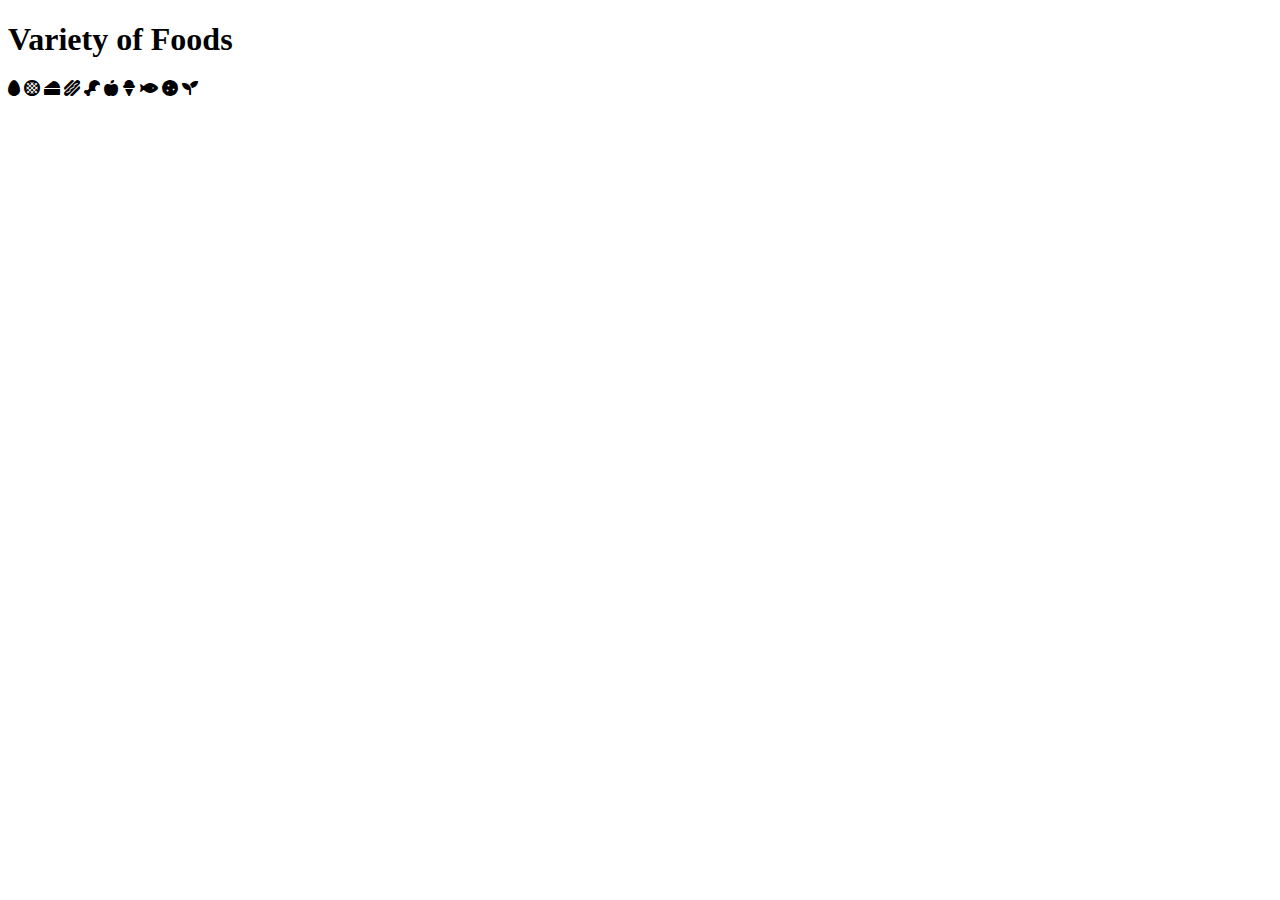
==== index.html @ 65857091 "Adding files and icons" ====
<!DOCTYPE html>
<html lang="en">
<head>
    <meta charset="UTF-8">
    <meta name="viewport" content="width=device-width, initial-scale=1.0">
    <title>Foods</title>
    <link rel="stylesheet" href="style.css">
    <link rel="stylesheet" href="https://cdnjs.cloudflare.com/ajax/libs/font-awesome/5.15.1/css/all.min.css">
</head>
<body>

    <div class="container">
        <!--Section 1-->
        <section class="section-1">
            <h1 class="section-heading">
                Variety of Foods
            </h1>
            <div class="section-1-icons">
                <i class="fas fa-egg"></i>
                <i class="fas fa-stroopwafel"></i>
                <i class="fas fa-cheese"></i>
                <i class="fas fa-hotdog"></i>
                <i class="fas fa-drumstick-bite"></i>
                <i class="fas fa-apple-alt"></i>
                <i class="fas fa-ice-cream"></i>
                <i class="fas fa-fish"></i>
                <i class="fas fa-cookie"></i>
                <i class="fas fa-seedling"></i>
            </div>
        </section>
        <!--End of Section 1-->
    </div>

    <script src="script.js"></script>
</body>
</html>
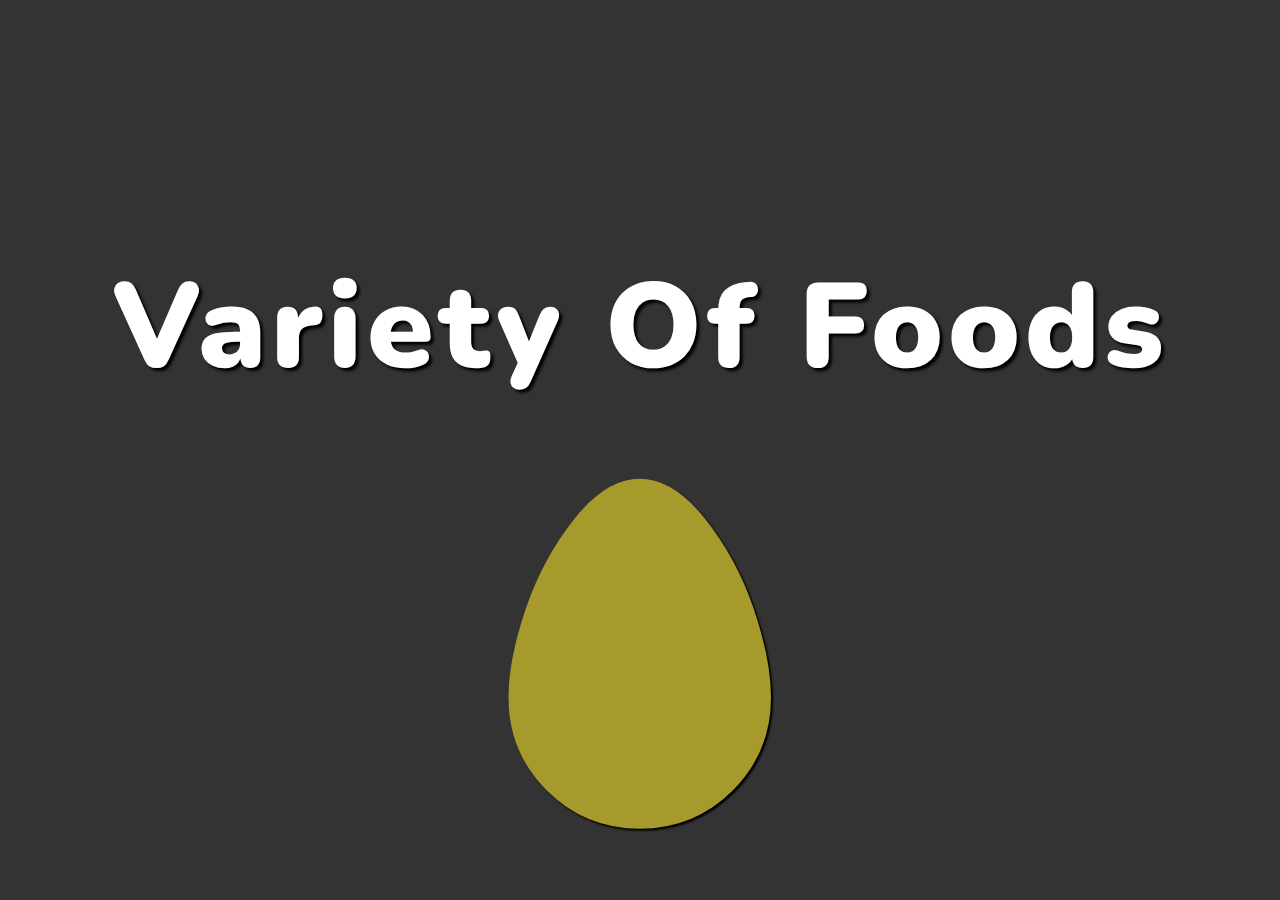
==== commit fcf229cd: "changing icons" ====
--- a/index.html
+++ b/index.html
@@ -16,7 +16,7 @@
                 Variety of Foods
             </h1>
             <div class="section-1-icons">
-                <i class="fas fa-egg"></i>
+                <i class="fas fa-egg change"></i>
                 <i class="fas fa-stroopwafel"></i>
                 <i class="fas fa-cheese"></i>
                 <i class="fas fa-hotdog"></i>
--- a/style.css
+++ b/style.css
@@ -0,0 +1,52 @@
+@import url('https://fonts.googleapis.com/css2?family=Nunito:wght@200;300;400;600;700;800;900&display=swap');
+
+/*Common Styles*/
+*{
+    margin: 0;
+    padding: 0;
+    box-sizing: border-box;
+    text-decoration: none;
+    outline: none;
+    font-family: 'Nunito', sans-serif;
+    font-weight: 400;
+}
+
+html{
+    font-size: 62.5%; /*1rem = 10px in this case*/
+}
+/*End of Common Styles*/
+
+/*Section 1*/
+.section-1{
+    width: 100%;
+    height: 100vh;
+    background-color: #333;
+    display: flex;
+    flex-direction: column;
+    align-items: center;
+    justify-content: space-evenly;
+}
+
+.section-heading{
+    font-size: 12rem;
+    font-weight: 900;
+    color: #fff;
+    text-align: center;
+    text-transform: capitalize;
+    letter-spacing: 0.5rem;
+    text-shadow: .3rem .3rem .3rem #000;
+}
+
+.section-1-icons i{
+    font-size: 35rem;
+    color: #a79a2d;
+    position: absolute;
+    transform: translate(-50%, -50%) scale(0);
+    text-shadow: .2rem .2rem .2rem #000;
+}
+
+.section-1-icons i.change{
+    transform: translate(-50%, -50%) scale(1);
+}
+
+/*End of Section 1*/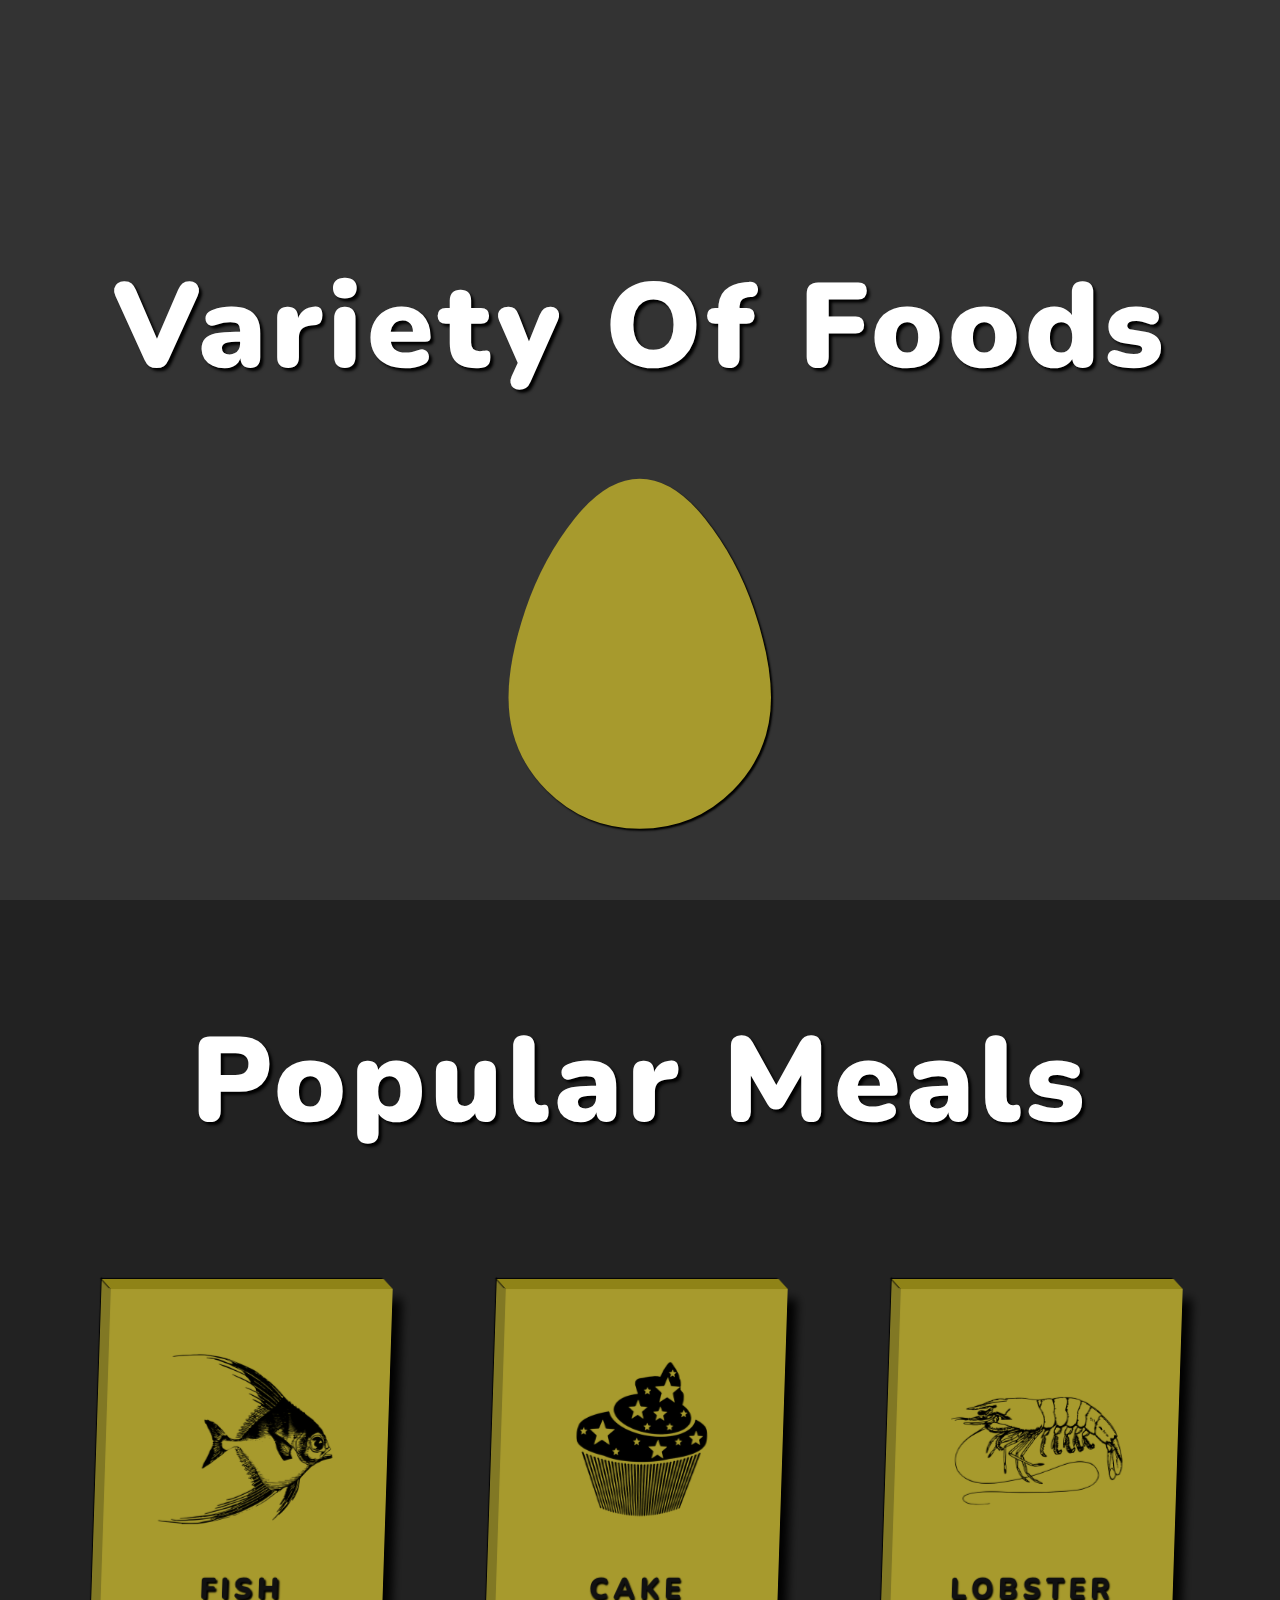
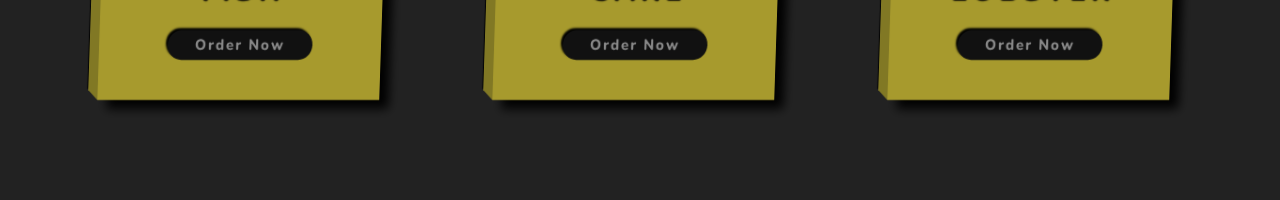
==== commit 8d44881e: "Popular Meals Section finished" ====
--- a/index.html
+++ b/index.html
@@ -29,6 +29,31 @@
             </div>
         </section>
         <!--End of Section 1-->
+
+        <!--Section 2-->
+        <section class="section-2">
+            <h1 class="section-heading">
+                Popular Meals
+            </h1>
+            <div class="cards-container">
+                <div class="card">
+                    <img src="./images/card-img-1.png" class="card-img" alt="">
+                    <h3 class="card-name">Fish</h3>
+                    <button class="card-btn">Order now</button>
+                </div>
+                <div class="card">
+                    <img src="./images/card-img-2.png" class="card-img" alt="">
+                    <h3 class="card-name">Cake</h3>
+                    <button class="card-btn">Order now</button>
+                </div>
+                <div class="card">
+                    <img src="./images/card-img-3.png" class="card-img" alt="">
+                    <h3 class="card-name">Lobster</h3>
+                    <button class="card-btn">Order now</button>
+                </div>
+            </div>
+        </section>
+        <!--End of Section 2-->
     </div>
 
     <script src="script.js"></script>
--- a/style.css
+++ b/style.css
@@ -14,6 +14,16 @@
 html{
     font-size: 62.5%; /*1rem = 10px in this case*/
 }
+
+.section-heading{
+    font-size: 12rem;
+    font-weight: 900;
+    color: #fff;
+    text-align: center;
+    text-transform: capitalize;
+    letter-spacing: 0.5rem;
+    text-shadow: .3rem .3rem .3rem #000;
+}
 /*End of Common Styles*/
 
 /*Section 1*/
@@ -27,26 +37,108 @@
     justify-content: space-evenly;
 }
 
-.section-heading{
-    font-size: 12rem;
-    font-weight: 900;
-    color: #fff;
-    text-align: center;
-    text-transform: capitalize;
-    letter-spacing: 0.5rem;
-    text-shadow: .3rem .3rem .3rem #000;
-}
-
 .section-1-icons i{
     font-size: 35rem;
     color: #a79a2d;
     position: absolute;
     transform: translate(-50%, -50%) scale(0);
     text-shadow: .2rem .2rem .2rem #000;
+    transition: transform .3s;
 }
 
 .section-1-icons i.change{
     transform: translate(-50%, -50%) scale(1);
+    transition: transform 0.3s 0.3s;
+}
+/*End of Section 1*/
+
+/*Section 2*/
+.section-2{
+    width: 100%;
+    height: 100vh;
+    background-color: #222;
+    display: flex;
+    flex-direction: column;
+    justify-content: space-between;
+    padding: 10rem 0;
 }
 
-/*End of Section 1*/+.cards-container{
+    display: flex;
+    justify-content: space-evenly;
+}
+
+.card{
+    width: 30rem;
+    background-color: #a79a2d;
+    padding: 4rem;
+    display: flex;
+    flex-direction: column;
+    justify-content: space-between;
+    align-items: center;
+    box-shadow: 1rem 1rem 1rem #000;
+    position: relative;
+    transform: rotateY(20deg) skewX(-2deg);
+    transition: transform .5s, box-shadow .5s;
+}
+
+.card:hover{
+    transform: rotateY(20deg) skewX(-2deg) translateY(-3rem);
+    box-shadow: 2rem 2rem 2rem #000;
+}
+
+.card::before{
+    content: "";
+    height: 100%;
+    width: 1rem;
+    background-color: #817824;
+    position: absolute;
+    top: 0;
+    left: -1rem;
+    transform: skewY(45deg);
+    transform-origin: right;
+    box-shadow: -.1rem -.1rem .1rem #000;
+}
+
+.card::after{
+    content: "";
+    height: 1rem;
+    width: 100%;
+    background-color: #8f8317;
+    position: absolute;
+    top: -1rem;
+    left: 0;
+    transform: skewx(45deg);
+    transform-origin: bottom;
+    box-shadow: -.1rem -.1rem .1rem #000;
+}
+
+.card-img{
+    width: 100%;
+}
+
+.card-name{
+    font-size: 3rem;
+    font-weight: 900;
+    text-transform: uppercase;
+    letter-spacing: .5rem;
+    color: #111;
+    margin: 2rem 0;
+    text-shadow: .15rem .15rem .15rem #000;
+}
+
+.card-btn{
+    width: 70%;
+    background-color: #111;
+    color: #888;
+    border-radius: 5rem;
+    font-size: 1.5rem;
+    font-weight: 800;
+    letter-spacing: .2rem;
+    text-transform: capitalize;
+    border: none;
+    padding: .5rem 0;
+    cursor: pointer;
+    box-shadow: -.2rem -.2rem .2rem #000;
+}
+/*End of Section 2*/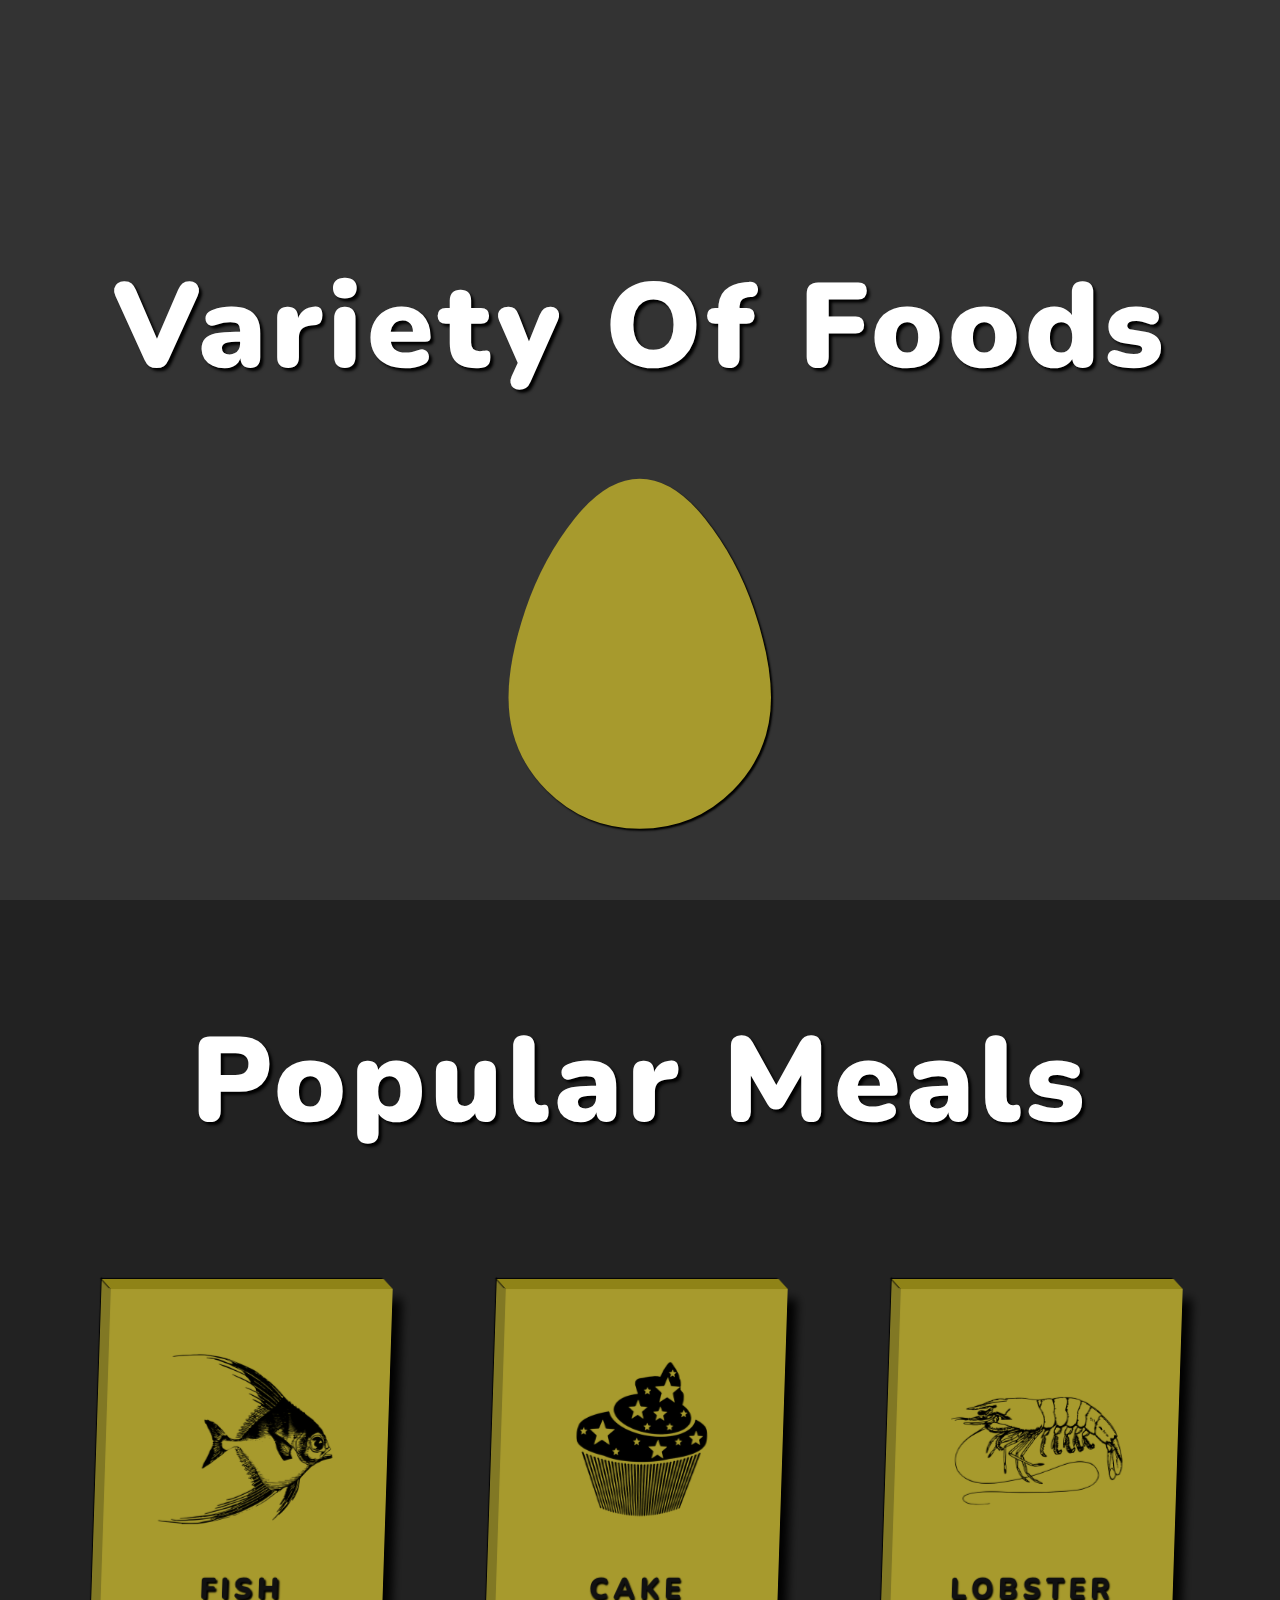
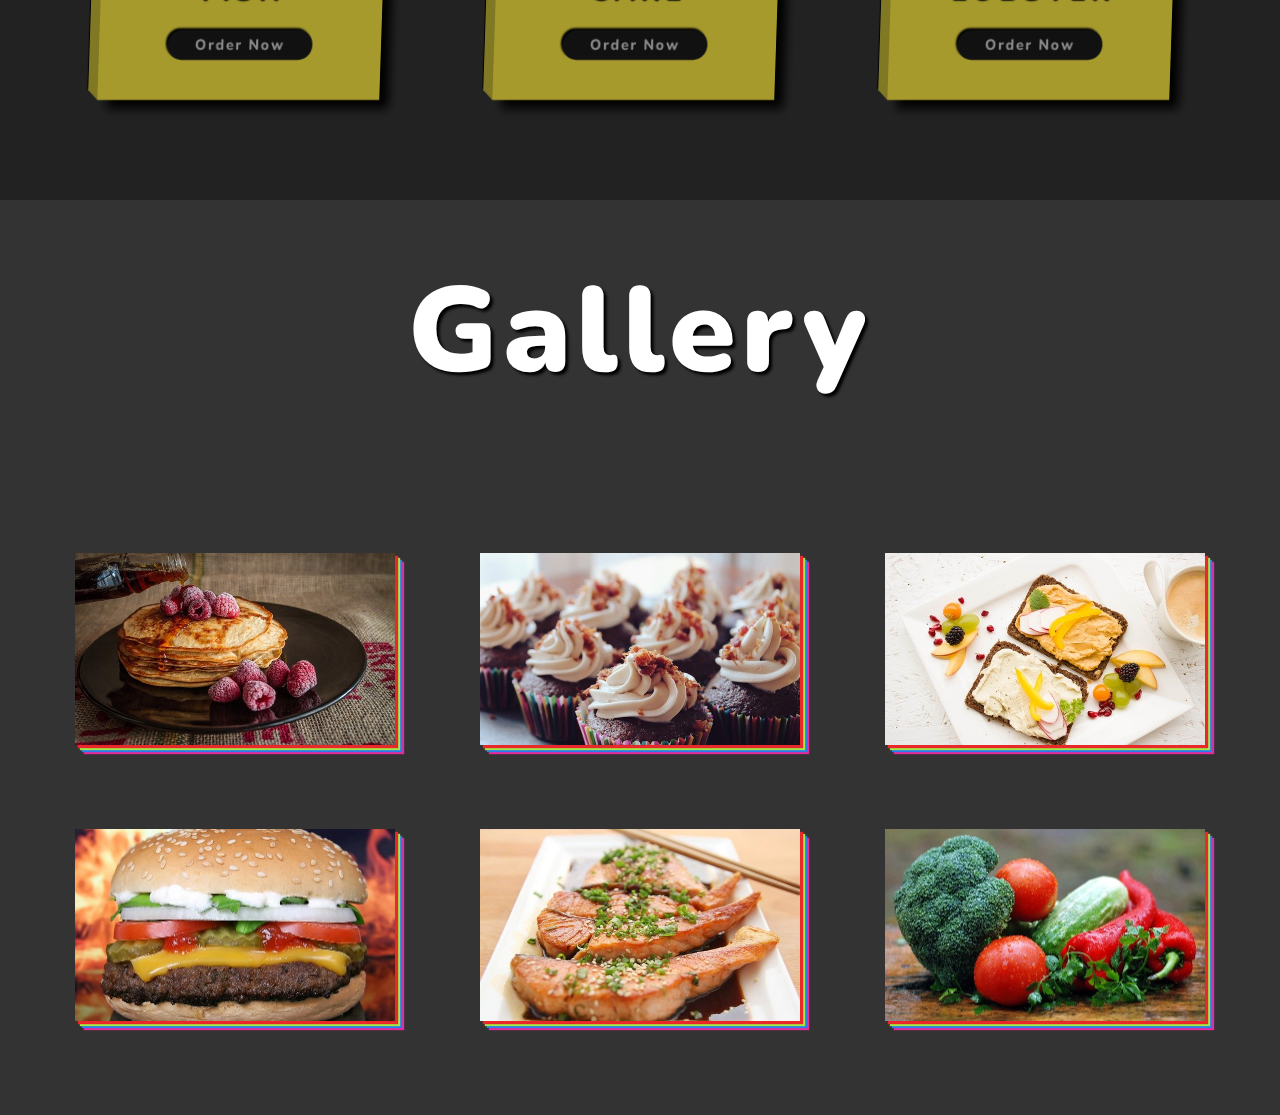
==== commit a41e3f71: "Food Gallery Finished" ====
--- a/index.html
+++ b/index.html
@@ -54,6 +54,64 @@
             </div>
         </section>
         <!--End of Section 2-->
+
+        <!--Section 3-->
+        <section class="section-3">
+            <h1 class="section-heading">
+                Gallery
+            </h1>
+            <div class="gallery">
+                <a href="#" class="gallery-link" title="Order Now">
+                    <img src="./images/gallery-img-1.jpg" class="food-img" alt="">
+                    <h3 class="food-name">Pancakes</h3>
+                    <p class="food-description">Lorem, ipsum dolor sit amet consectetur adipisicing elit. 
+                        Facere iusto aliquid libero. 
+                        
+                    </p>
+                </a>
+                <a href="#" class="gallery-link" title="Order Now">
+                    <img src="./images/gallery-img-2.jpg" class="food-img" alt="">
+                    <h3 class="food-name">Cupcakes</h3>
+                    <p class="food-description">Lorem, ipsum dolor sit amet consectetur adipisicing elit. 
+                        Facere iusto aliquid libero. 
+                        
+                    </p>
+                </a>
+                <a href="#" class="gallery-link" title="Order Now">
+                    <img src="./images/gallery-img-3.jpg" class="food-img" alt="">
+                    <h3 class="food-name">Hummus</h3>
+                    <p class="food-description">Lorem, ipsum dolor sit amet consectetur adipisicing elit. 
+                        Facere iusto aliquid libero. 
+                    
+                    </p>
+                </a>
+                <a href="#" class="gallery-link" title="Order Now">
+                    <img src="./images/gallery-img-4.jpg" class="food-img" alt="">
+                    <h3 class="food-name">Hamburger</h3>
+                    <p class="food-description">Lorem, ipsum dolor sit amet consectetur adipisicing elit. 
+                        Facere iusto aliquid libero. 
+                        
+                    </p>
+                </a>
+                <a href="#" class="gallery-link" title="Order Now">
+                    <img src="./images/gallery-img-5.jpg" class="food-img" alt="">
+                    <h3 class="food-name">Salmon</h3>
+                    <p class="food-description">Lorem, ipsum dolor sit amet consectetur adipisicing elit. 
+                        Facere iusto aliquid libero. 
+                        
+                    </p>
+                </a>
+                <a href="#" class="gallery-link" title="Order Now">
+                    <img src="./images/gallery-img-6.jpg" class="food-img" alt="">
+                    <h3 class="food-name">Vegetables</h3>
+                    <p class="food-description">Lorem, ipsum dolor sit amet consectetur adipisicing elit. 
+                        Facere iusto aliquid libero. 
+                        
+                    </p>
+                </a>
+            </div>
+        </section>
+        <!--End of Section 3-->
     </div>
 
     <script src="script.js"></script>
--- a/style.css
+++ b/style.css
@@ -141,4 +141,116 @@
     cursor: pointer;
     box-shadow: -.2rem -.2rem .2rem #000;
 }
-/*End of Section 2*/+/*End of Section 2*/
+
+/*Section 3*/
+.section-3{
+    background-color: #333;
+    padding: 5rem 0;
+}
+
+.gallery{
+    display: flex;
+    flex-wrap: wrap;
+    align-items: center;
+    justify-content: space-evenly;
+    margin-top: 10rem;
+}
+
+.gallery-link {
+    position: relative;
+    margin: 4rem 1rem;
+}
+
+.gallery-link::before{
+    content: "";
+    position: absolute;
+    top: 2vw;
+    left: 80%;
+    width: .2rem;
+    height: 0;
+    background-color: #fff;
+    z-index: 10;
+    transition: height .5s;
+}
+
+.gallery-link:hover::before{
+    height: 80%;
+}
+
+.gallery-link::after{
+    content: "";
+    position: absolute;
+    top: 30%;
+    left: 2rem;
+    width: 0;
+    height: .2rem;
+    background-color: #fff;
+    transition: width .5s;
+}
+
+.gallery-link:hover::after{
+    width: 90%;
+}
+
+.food-img{
+    width: 25vw;
+    height: 15vw;
+    object-fit: cover;
+    box-shadow: .3rem .3rem .1rem #e92929,
+                .5rem .5rem .1rem #a2e946,
+                .7rem .7rem .1rem #297ce9,
+                .9rem .9rem .1rem #e92999;
+}
+
+.gallery-link:hover .food-img{
+    box-shadow: 1rem 1rem .1rem #e92929,
+                2rem 2rem .1rem #a2e946,
+                3rem 3rem .1rem #297ce9,
+                4rem 4rem .1rem #e92999;
+    transition: all .5s;
+    filter: blur(0.5rem);
+    opacity: .5;
+    transform: scale(1.1);
+}
+
+.food-name{
+    position: absolute;
+    top:3rem;
+    left: 3rem;
+    font-size: 2rem;
+    font-weight: 700;
+    text-transform: uppercase;
+    letter-spacing: .1rem;
+    color: #fff;
+    width: 0;
+    overflow: hidden;
+    transition: width .3s;
+}
+
+.gallery-link:hover .food-name{
+    width: 100%;
+    transition: width 1.5s .5s;
+}
+
+.food-description{
+    position: absolute;
+    bottom: 3vw;
+    left: 2rem;
+    width: 70%;
+    font-size: 1.5rem;
+    font-weight: 300;
+    letter-spacing: .1rem;
+    text-transform: uppercase;
+    color: #fff;
+    opacity: 0;
+    visibility: hidden;
+    transition: opacity .3s;
+}
+
+.gallery-link:hover .food-description{
+    opacity: 1;
+    visibility: visible;
+    transition: opacity 1s 1s;
+}
+/*End of Section 3*/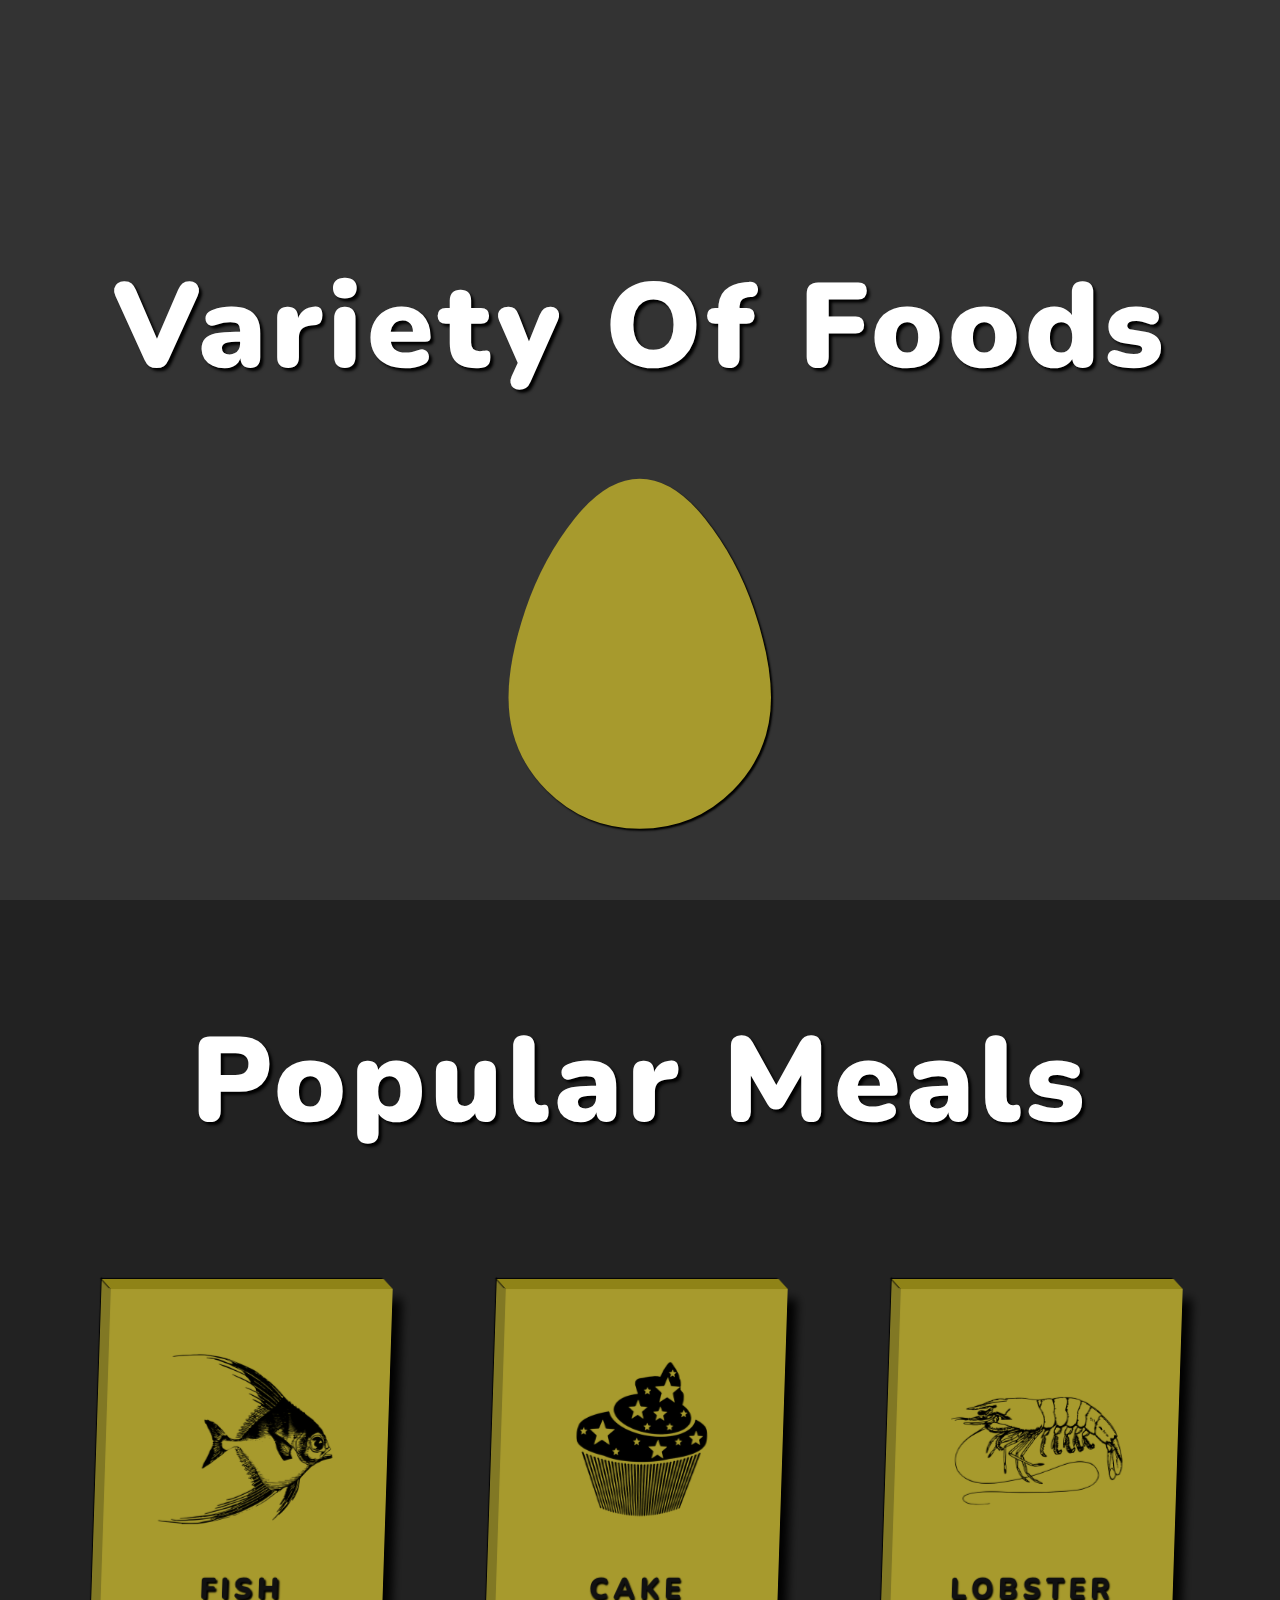
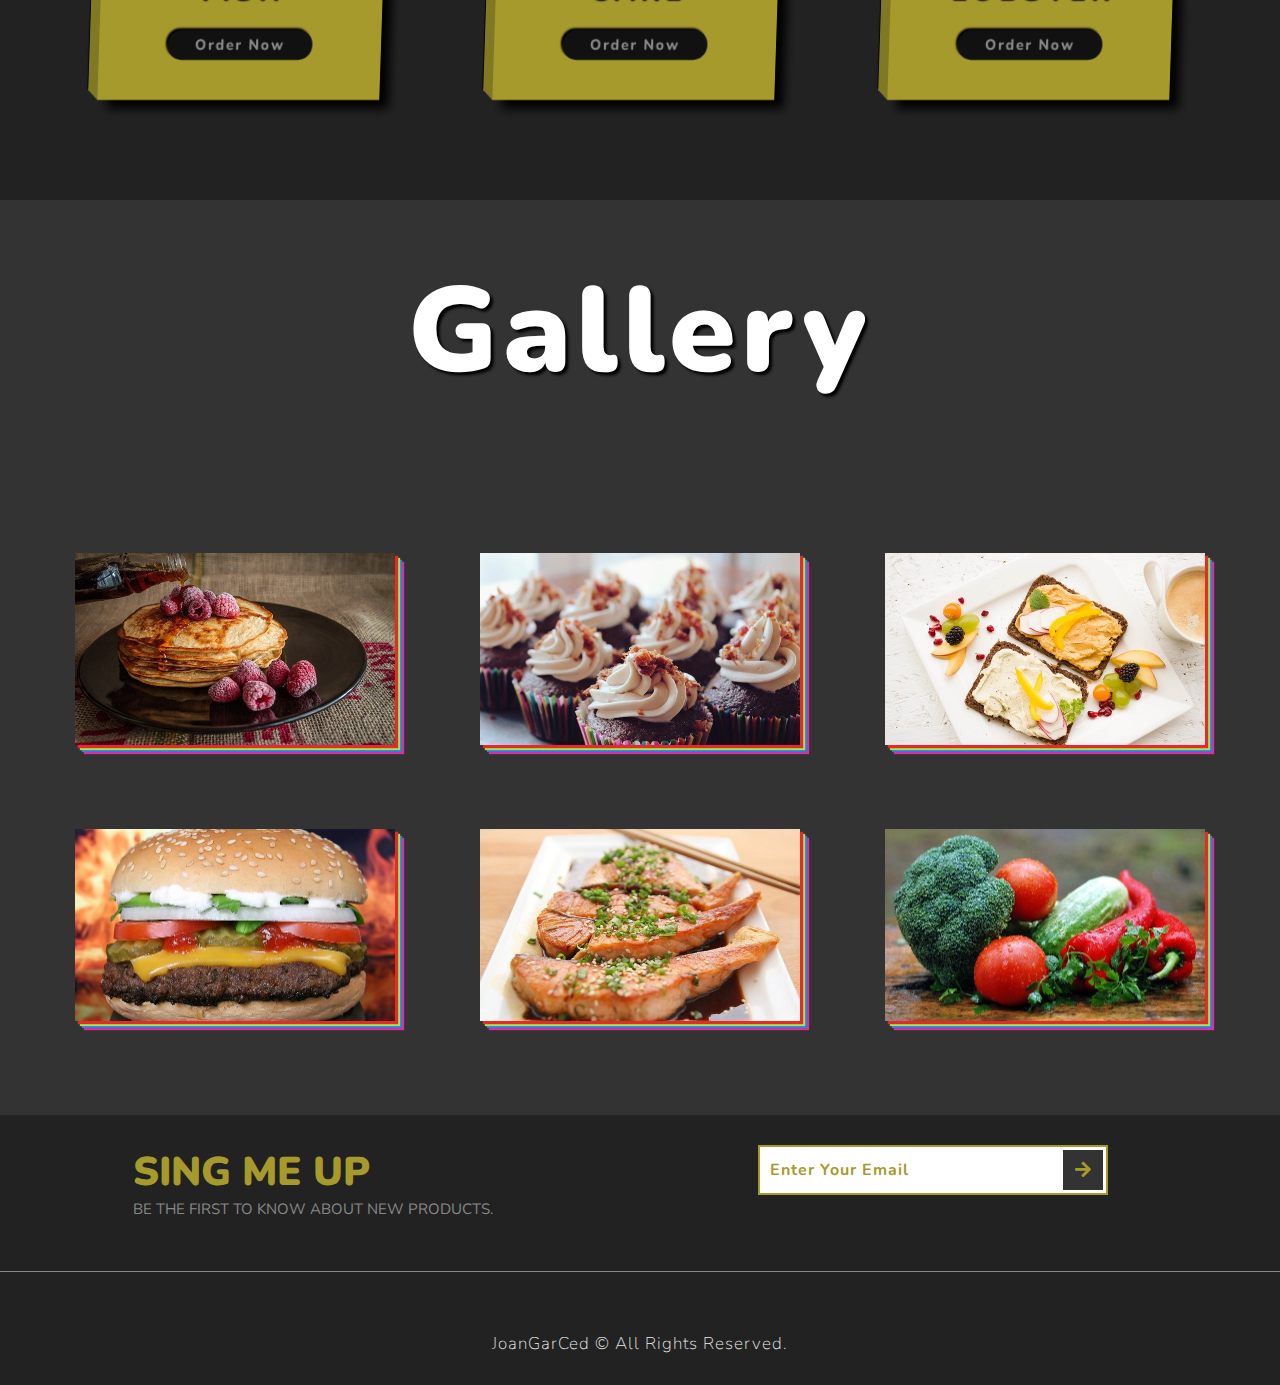
==== commit dea556c4: "footer finished" ====
--- a/index.html
+++ b/index.html
@@ -8,6 +8,12 @@
     <link rel="stylesheet" href="https://cdnjs.cloudflare.com/ajax/libs/font-awesome/5.15.1/css/all.min.css">
 </head>
 <body>
+
+    <!--Navbar-->
+    <nav class="navbar">
+        
+    </nav>
+    <!--End of Navbar-->
 
     <div class="container">
         <!--Section 1-->
@@ -112,6 +118,28 @@
             </div>
         </section>
         <!--End of Section 3-->
+
+        <!--Section 4-->
+        <section class="section-4">
+            <div class="section-4-text">
+                <h2 class="section-4-heading">
+                    Sing Me Up
+                </h2>
+                <p class="section-4-paragraph">
+                    Be the first to know about new products.
+                </p>
+            </div>
+            <form action="" class="signup-form">
+                <input type="email" class="signup-form-input" placeholder="Enter Your Email"> 
+                <button type="submit" class="signup-form-btn">
+                    <i class="fas fa-arrow-right"></i>
+                </button>
+            </form>
+            <p class="copyright">
+                JoanGarCed &copy; All Rights Reserved.
+            </p>
+        </section>
+        <!--End of Section 4-->
     </div>
 
     <script src="script.js"></script>
--- a/style.css
+++ b/style.css
@@ -253,4 +253,77 @@
     visibility: visible;
     transition: opacity 1s 1s;
 }
-/*End of Section 3*/+/*End of Section 3*/
+
+/*Section 4*/
+.section-4{
+    width: 100%;
+    height: 30vh;
+    background-color: #222;
+    display: flex;
+    justify-content: space-around;
+    align-items: flex-start;
+    padding: 3rem 0;
+    position: relative;
+}
+
+.section-4-text{
+    text-transform: uppercase;
+}
+
+.section-4-heading{
+    font-size: 4rem;
+    font-weight: 900;
+    color: #a79a2d;
+}
+
+.section-4-paragraph{
+    font-size: 1.5rem;
+    color: #888;
+}
+
+.signup-form{
+    display: flex;
+    align-items: center;
+}
+
+.signup-form-input{
+    width: 35rem;
+    height: 5rem;
+    padding: 1rem;
+    border: .2rem solid #a79a2d;
+    font-size: 1.6rem;
+    font-weight: 700;
+    letter-spacing: .1rem;
+    color: #a79a2d;
+}
+
+.signup-form-input::placeholder{
+    color: #a79a2d;
+}
+
+.signup-form-btn{
+    position: relative;
+    left: -4.5rem;
+    width: 4rem;
+    height: 4rem;
+    background-color: #333;
+    color: #a79a2d;
+    border: none;
+    font-size: 1.8rem;
+    cursor: pointer;
+}
+
+.copyright{
+    position: absolute;
+    bottom: 3rem;
+    font-size: 1.7rem;
+    font-weight: 200;
+    color: #eee;
+    letter-spacing: .1rem;
+    border-top: .1rem solid #888;
+    padding-top: 6rem;
+    width: 100%;
+    text-align: center;
+}
+/*End of Section 4*/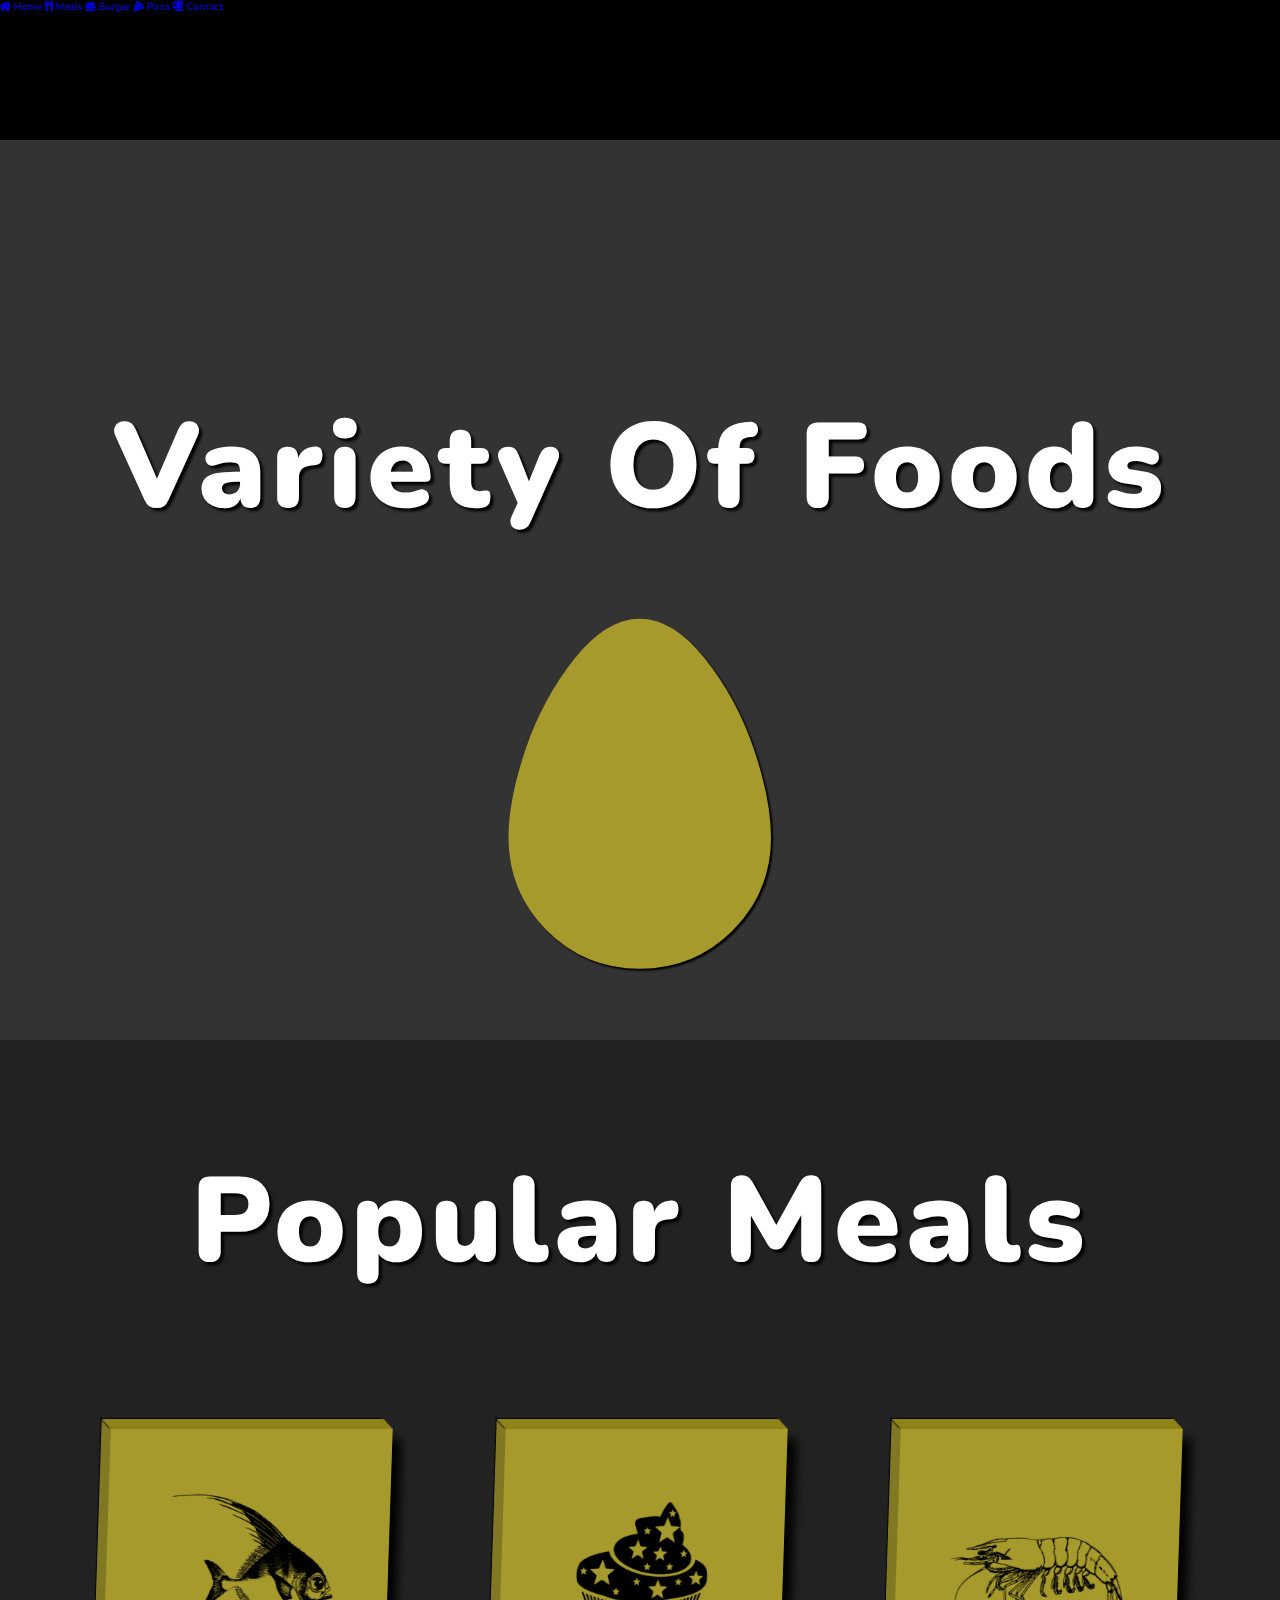
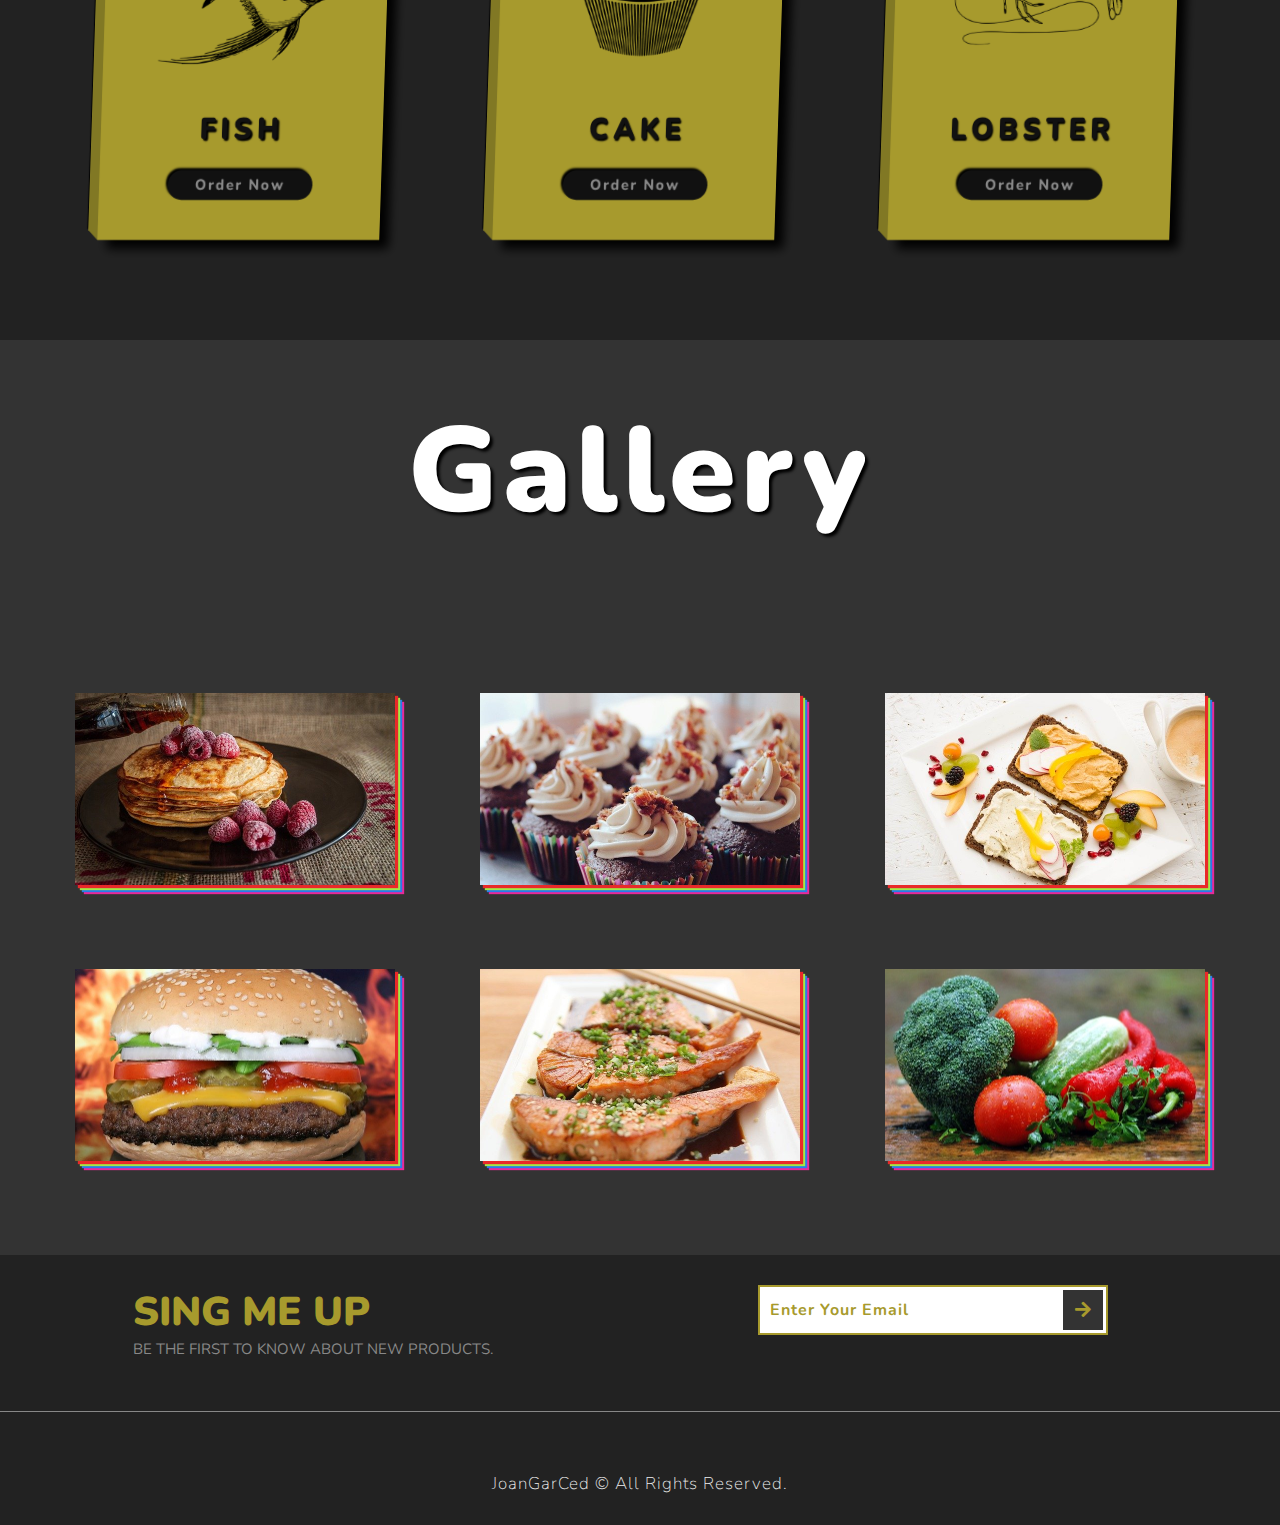
==== commit c9a85347: "Sabadaba" ====
--- a/index.html
+++ b/index.html
@@ -11,8 +11,28 @@
 
     <!--Navbar-->
     <nav class="navbar">
-        
+        <a href="#" class="navbar-link">
+            <i class="fas fa-home"></i>
+            <span>Home</span>
+        </a>
+        <a href="#" class="navbar-link">
+            <i class="fas fa-utensils"></i>
+            <span>Meals</span>
+        </a>
+        <a href="#" class="navbar-link">
+            <i class="fas fa-hamburger"></i>
+            <span>Burger</span>
+        </a>
+        <a href="#" class="navbar-link">
+            <i class="fas fa-pizza-slice"></i>
+            <span>Pizza</span>
+        </a>
+        <a href="#" class="navbar-link">
+            <i class="fas fa-blender-phone"></i>
+            <span>Contact</span>
+        </a>
     </nav>
+    <div class="menu"></div>
     <!--End of Navbar-->
 
     <div class="container">
--- a/style.css
+++ b/style.css
@@ -25,6 +25,14 @@
     text-shadow: .3rem .3rem .3rem #000;
 }
 /*End of Common Styles*/
+
+/*Navbar*/
+.navbar{
+    width: 100%;
+    height: 14rem;
+    background-color: #000;
+}
+/*End of Navbar*/
 
 /*Section 1*/
 .section-1{
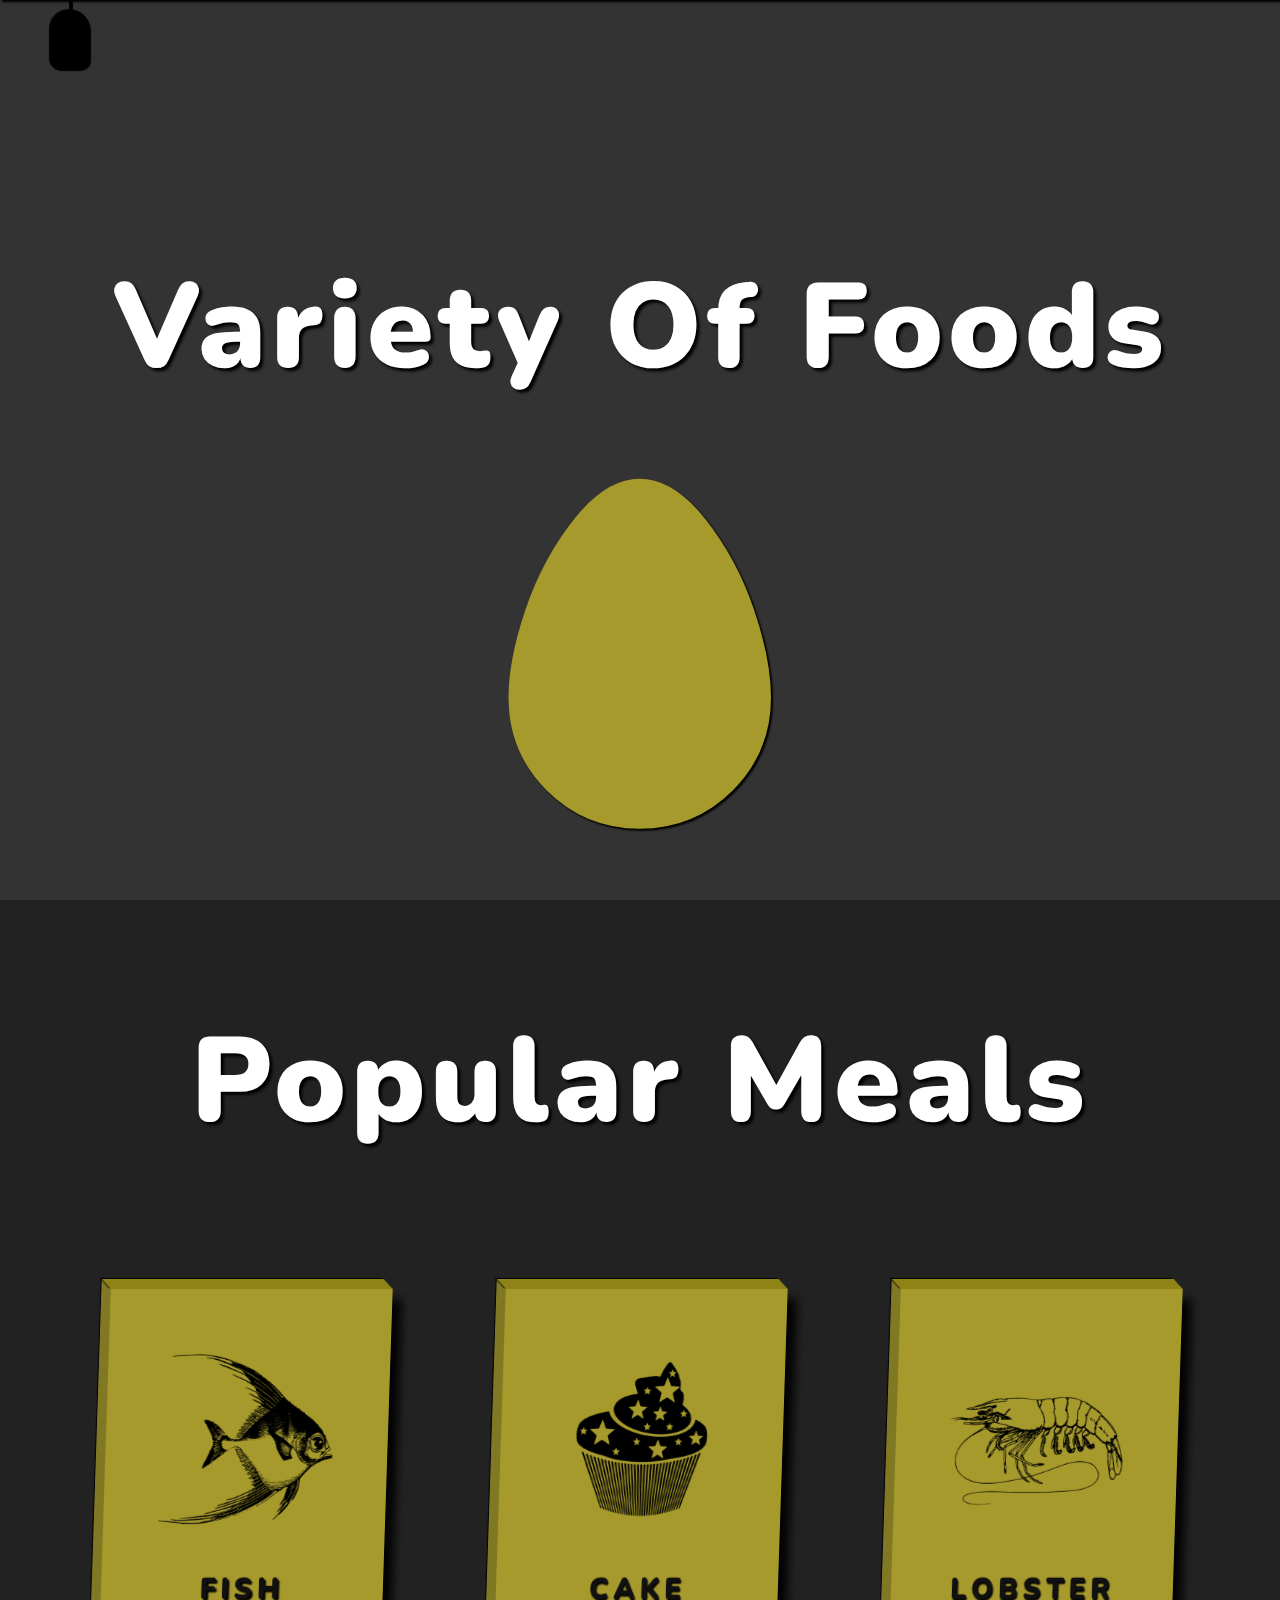
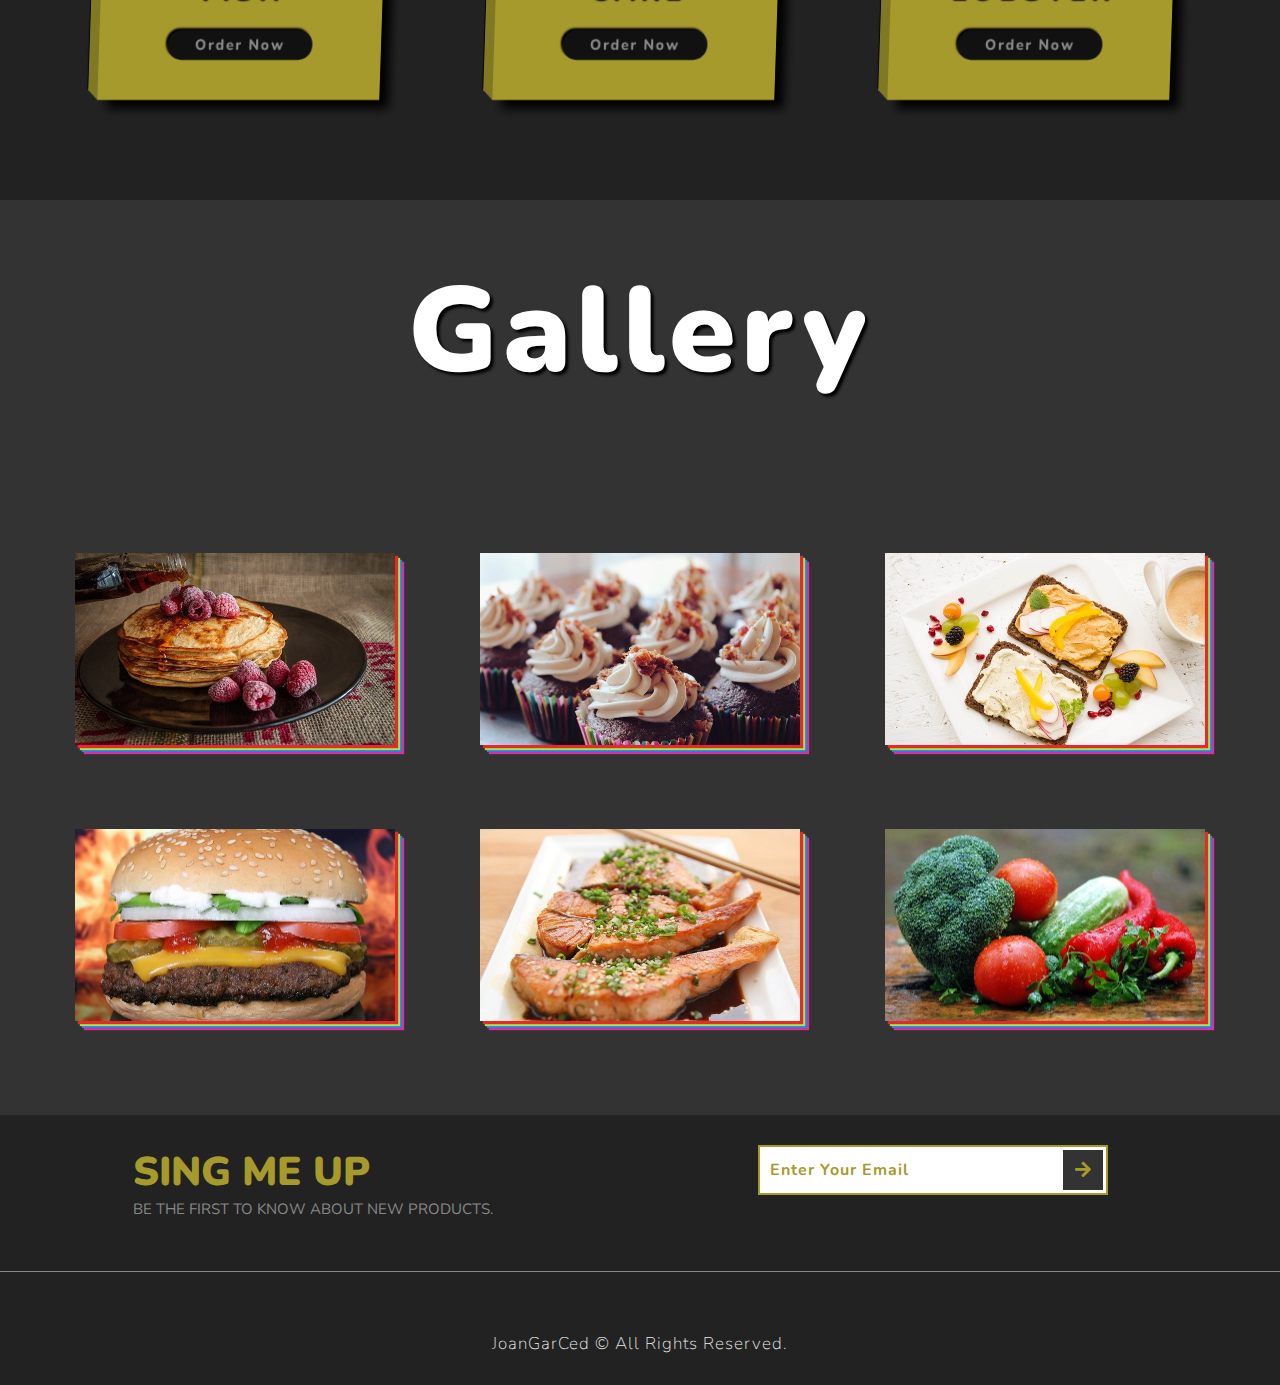
==== commit 295f0e5a: "Styling navbar" ====
--- a/index.html
+++ b/index.html
@@ -10,7 +10,7 @@
 <body>
 
     <!--Navbar-->
-    <nav class="navbar">
+    <nav class="navbar target">
         <a href="#" class="navbar-link">
             <i class="fas fa-home"></i>
             <span>Home</span>
@@ -32,7 +32,7 @@
             <span>Contact</span>
         </a>
     </nav>
-    <div class="menu"></div>
+    <div class="menu target"></div>
     <!--End of Navbar-->
 
     <div class="container">
--- a/style.css
+++ b/style.css
@@ -31,6 +31,99 @@
     width: 100%;
     height: 14rem;
     background-color: #000;
+    position: fixed;
+    top: -14rem;
+    z-index: 100;
+    display: flex;
+    justify-content: center;
+    align-items: center;
+    box-shadow: .2rem .2rem .2rem #000;
+    transition: top .4s;
+}
+
+.navbar.change{
+    top:0;
+    transition: top .4s .2s;
+}
+
+.navbar-link{
+    color: #aaa;
+    margin: 0 4rem;
+    display: flex;
+    flex-direction: column;
+    justify-content: center;
+    align-items: center;
+    opacity: 0;
+    transition: color .3s;
+}
+
+.navbar-link:hover{
+    color: #fff;
+}
+
+.change .navbar-link{
+    opacity: 1;
+}
+
+.change .navbar-link:nth-child(1){
+    transition: opacity 0.4s .5s;
+}
+
+.change .navbar-link:nth-child(2){
+    transition: opacity 0.4s .6s;
+}
+
+.change .navbar-link:nth-child(3){
+    transition: opacity 0.4s .7s;
+}
+
+.change .navbar-link:nth-child(4){
+    transition: opacity 0.4s .8s;
+}
+
+.change .navbar-link:nth-child(5){
+    transition: opacity 0.4s .9s;
+}
+
+.navbar-link i{
+    font-size: 7rem;
+}
+
+.navbar-link span{
+    font-size: 2.5rem;
+    font-weight: 900;
+    letter-spacing: .5rem;
+    margin-top: .5rem;
+}
+
+.menu{
+    width: 4rem;
+    height: 6rem;
+    background-color: #000;
+    position: fixed;
+    top: 1rem;
+    left: 5rem;
+    border-radius: 30rem 30rem 15rem 15rem;
+    box-shadow: .1rem .1rem .1rem #000,
+                -.1rem -.1rem .1rem #000;
+    cursor: pointer;
+    transition: top .2s .2s;
+}
+
+.menu.change{
+    top: 15rem;
+    transition: top 0.4;
+}
+
+.menu::before{
+    content: "";
+    width: .3rem;
+    height: 15rem;
+    background-color: #000;
+    position: absolute;
+    top: -15rem;
+    left: calc(50% - .15rem);
+    box-shadow: .1rem 0 .1rem #000;
 }
 /*End of Navbar*/
 
